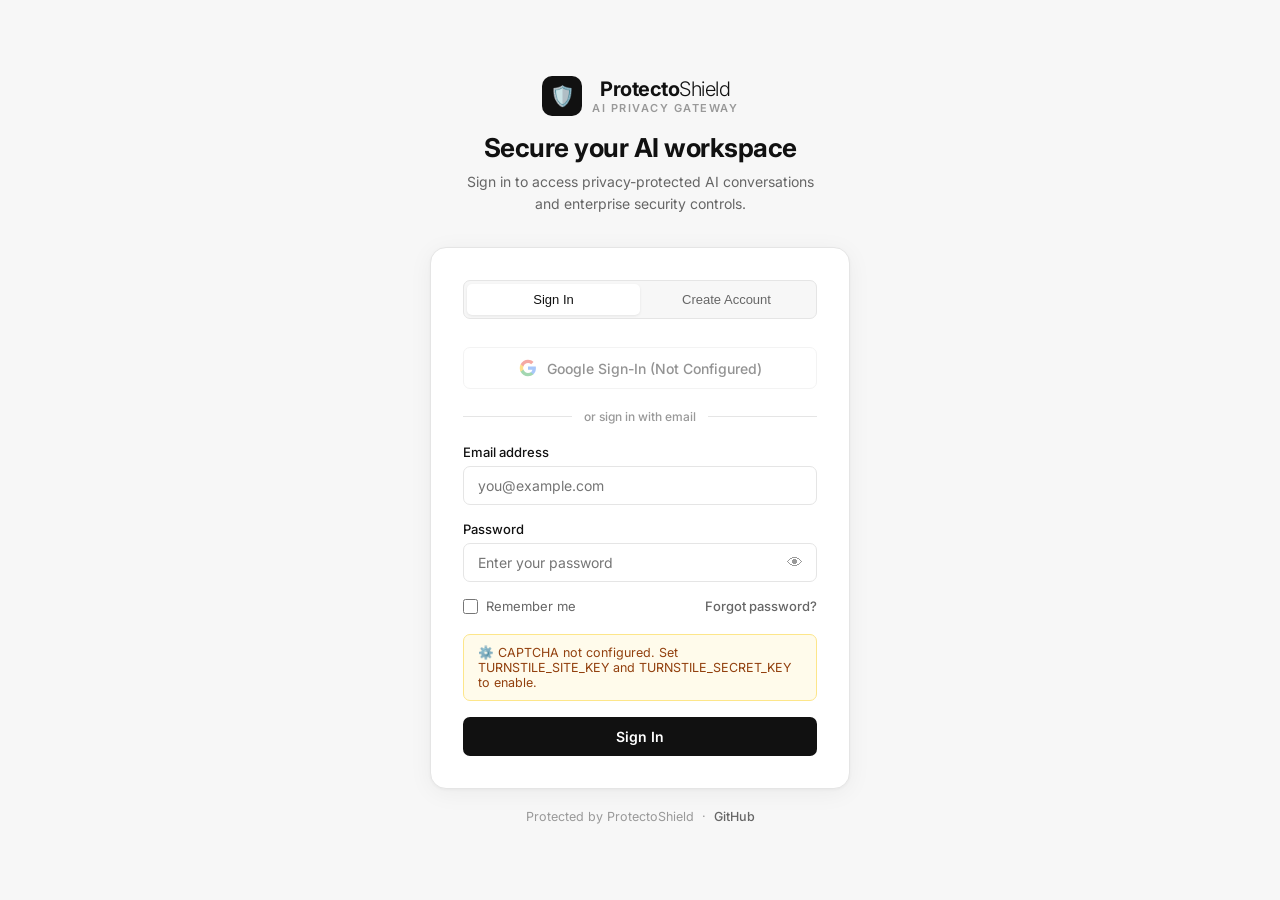
==== src/main/resources/static/login.html @ ee54a851 "feat: add enterprise authentication with Spring Security and premium black-and-white redesign" ====
<!DOCTYPE html>
<html lang="en">
<head>
    <meta charset="UTF-8">
    <meta name="viewport" content="width=device-width, initial-scale=1.0">
    <title>Sign In — ProtectoShield</title>
    <link rel="preconnect" href="https://fonts.googleapis.com">
    <link rel="preconnect" href="https://fonts.gstatic.com" crossorigin>
    <link href="https://fonts.googleapis.com/css2?family=Inter:wght@300;400;500;600;700&display=swap" rel="stylesheet">
    <style>
        *, *::before, *::after { box-sizing: border-box; margin: 0; padding: 0; }

        :root {
            --bg: #FFFFFF;
            --bg-subtle: #F7F7F7;
            --bg-input: #FFFFFF;
            --border: #E5E5E5;
            --border-focus: #111111;
            --text: #111111;
            --text-secondary: #666666;
            --text-muted: #999999;
            --btn-primary-bg: #111111;
            --btn-primary-text: #FFFFFF;
            --btn-secondary-bg: #FFFFFF;
            --btn-secondary-border: #E5E5E5;
            --error: #DC2626;
            --success: #16A34A;
            --warning: #D97706;
            --radius: 10px;
            --radius-sm: 7px;
        }

        body {
            font-family: 'Inter', -apple-system, BlinkMacSystemFont, 'Segoe UI', sans-serif;
            background-color: var(--bg-subtle);
            color: var(--text);
            min-height: 100vh;
            display: flex;
            align-items: center;
            justify-content: center;
            -webkit-font-smoothing: antialiased;
            padding: 24px 16px;
        }

        /* ─── Layout ─── */
        .auth-wrapper {
            display: flex;
            width: 100%;
            max-width: 420px;
            flex-direction: column;
            gap: 0;
        }

        /* ─── Brand Header ─── */
        .brand-header {
            text-align: center;
            margin-bottom: 32px;
        }

        .brand-logo {
            display: inline-flex;
            align-items: center;
            gap: 10px;
            margin-bottom: 16px;
        }

        .brand-logo-icon {
            width: 40px;
            height: 40px;
            background: #111111;
            border-radius: 10px;
            display: flex;
            align-items: center;
            justify-content: center;
            font-size: 20px;
        }

        .brand-logo-text {
            font-size: 20px;
            font-weight: 700;
            letter-spacing: -0.5px;
            color: #111111;
        }

        .brand-logo-text span {
            color: #111111;
            font-weight: 300;
        }

        .brand-tagline {
            font-size: 11px;
            font-weight: 600;
            letter-spacing: 1.5px;
            text-transform: uppercase;
            color: var(--text-muted);
        }

        .auth-heading {
            font-size: 26px;
            font-weight: 700;
            letter-spacing: -0.5px;
            color: var(--text);
            margin-bottom: 8px;
        }

        .auth-subheading {
            font-size: 14px;
            color: var(--text-secondary);
            line-height: 1.6;
        }

        /* ─── Card ─── */
        .auth-card {
            background: var(--bg);
            border: 1px solid var(--border);
            border-radius: 16px;
            padding: 32px;
            box-shadow: 0 1px 3px rgba(0,0,0,0.04), 0 4px 24px rgba(0,0,0,0.05);
        }

        /* ─── Tabs ─── */
        .tab-row {
            display: flex;
            gap: 0;
            border: 1px solid var(--border);
            border-radius: var(--radius-sm);
            padding: 3px;
            margin-bottom: 28px;
            background: var(--bg-subtle);
        }

        .tab-btn {
            flex: 1;
            padding: 8px 12px;
            font-size: 13px;
            font-weight: 500;
            border: none;
            border-radius: 5px;
            cursor: pointer;
            transition: all 0.15s ease;
            background: transparent;
            color: var(--text-secondary);
        }

        .tab-btn.active {
            background: var(--bg);
            color: var(--text);
            box-shadow: 0 1px 3px rgba(0,0,0,0.08);
        }

        /* ─── Forms ─── */
        .form-panel { display: none; }
        .form-panel.active { display: block; }

        .form-group {
            margin-bottom: 16px;
        }

        .form-label {
            display: block;
            font-size: 13px;
            font-weight: 500;
            color: var(--text);
            margin-bottom: 6px;
        }

        .input-wrap {
            position: relative;
        }

        .form-input {
            width: 100%;
            padding: 10px 14px;
            font-size: 14px;
            font-family: inherit;
            border: 1px solid var(--border);
            border-radius: var(--radius-sm);
            background: var(--bg-input);
            color: var(--text);
            outline: none;
            transition: border-color 0.15s, box-shadow 0.15s;
            -webkit-appearance: none;
        }

        .form-input:focus {
            border-color: var(--border-focus);
            box-shadow: 0 0 0 3px rgba(17,17,17,0.08);
        }

        .form-input.has-toggle { padding-right: 44px; }

        .input-toggle-btn {
            position: absolute;
            right: 12px;
            top: 50%;
            transform: translateY(-50%);
            background: none;
            border: none;
            cursor: pointer;
            color: var(--text-muted);
            font-size: 16px;
            padding: 2px;
            line-height: 1;
        }

        .form-input.error { border-color: var(--error); }

        .form-hint {
            font-size: 12px;
            color: var(--text-muted);
            margin-top: 4px;
        }

        /* ─── Checkbox Row ─── */
        .checkbox-row {
            display: flex;
            justify-content: space-between;
            align-items: center;
            margin-bottom: 20px;
        }

        .checkbox-label {
            display: flex;
            align-items: center;
            gap: 8px;
            font-size: 13px;
            color: var(--text-secondary);
            cursor: pointer;
        }

        .checkbox-label input[type="checkbox"] {
            width: 15px;
            height: 15px;
            accent-color: #111111;
            cursor: pointer;
        }

        .forgot-link {
            font-size: 13px;
            color: var(--text-secondary);
            text-decoration: none;
            font-weight: 500;
        }

        .forgot-link:hover { color: var(--text); text-decoration: underline; }

        /* ─── Buttons ─── */
        .btn-primary {
            width: 100%;
            padding: 11px 16px;
            font-size: 14px;
            font-weight: 600;
            font-family: inherit;
            background: var(--btn-primary-bg);
            color: var(--btn-primary-text);
            border: none;
            border-radius: var(--radius-sm);
            cursor: pointer;
            transition: opacity 0.15s, transform 0.1s;
            display: flex;
            align-items: center;
            justify-content: center;
            gap: 8px;
            letter-spacing: 0.1px;
        }

        .btn-primary:hover { opacity: 0.88; }
        .btn-primary:active { transform: scale(0.99); }
        .btn-primary:disabled { opacity: 0.5; cursor: not-allowed; }

        .btn-google {
            width: 100%;
            padding: 11px 16px;
            font-size: 14px;
            font-weight: 500;
            font-family: inherit;
            background: var(--btn-secondary-bg);
            color: var(--text);
            border: 1px solid var(--btn-secondary-border);
            border-radius: var(--radius-sm);
            cursor: pointer;
            transition: background 0.15s, border-color 0.15s;
            display: flex;
            align-items: center;
            justify-content: center;
            gap: 10px;
            margin-bottom: 20px;
        }

        .btn-google:hover { background: var(--bg-subtle); border-color: #ccc; }
        .btn-google:disabled { opacity: 0.5; cursor: not-allowed; }

        .google-icon {
            width: 18px;
            height: 18px;
            flex-shrink: 0;
        }

        /* ─── Divider ─── */
        .divider {
            display: flex;
            align-items: center;
            gap: 12px;
            margin-bottom: 20px;
        }

        .divider-line {
            flex: 1;
            height: 1px;
            background: var(--border);
        }

        .divider-text {
            font-size: 12px;
            color: var(--text-muted);
            font-weight: 500;
            white-space: nowrap;
        }

        /* ─── CAPTCHA ─── */
        .captcha-wrap {
            margin-bottom: 16px;
        }

        .captcha-notice {
            padding: 10px 14px;
            background: #FFFBEB;
            border: 1px solid #FDE68A;
            border-radius: var(--radius-sm);
            font-size: 12.5px;
            color: #92400E;
            display: flex;
            align-items: flex-start;
            gap: 8px;
        }

        /* ─── Alert Messages ─── */
        .alert {
            padding: 11px 14px;
            border-radius: var(--radius-sm);
            font-size: 13px;
            margin-bottom: 16px;
            display: none;
            align-items: flex-start;
            gap: 8px;
        }

        .alert.show { display: flex; }

        .alert-error {
            background: #FEF2F2;
            border: 1px solid #FECACA;
            color: var(--error);
        }

        .alert-success {
            background: #F0FDF4;
            border: 1px solid #BBF7D0;
            color: var(--success);
        }

        .alert-warning {
            background: #FFFBEB;
            border: 1px solid #FDE68A;
            color: var(--warning);
        }

        /* ─── Loading Spinner ─── */
        .spinner {
            width: 16px;
            height: 16px;
            border: 2px solid rgba(255,255,255,0.3);
            border-top-color: #fff;
            border-radius: 50%;
            animation: spin 0.6s linear infinite;
            display: none;
        }

        @keyframes spin {
            to { transform: rotate(360deg); }
        }

        .spinner.dark {
            border-color: rgba(17,17,17,0.2);
            border-top-color: #111;
        }

        /* ─── Footer ─── */
        .auth-footer {
            text-align: center;
            margin-top: 20px;
            font-size: 12.5px;
            color: var(--text-muted);
        }

        .auth-footer a {
            color: var(--text-secondary);
            text-decoration: none;
            font-weight: 500;
        }

        .auth-footer a:hover { text-decoration: underline; }

        /* ─── Responsive ─── */
        @media (max-width: 480px) {
            .auth-card { padding: 24px 20px; border-radius: 12px; }
            .auth-heading { font-size: 22px; }
        }

        /* ─── OAuth not configured state ─── */
        .oauth-unconfigured {
            padding: 10px 14px;
            background: var(--bg-subtle);
            border: 1px solid var(--border);
            border-radius: var(--radius-sm);
            font-size: 12.5px;
            color: var(--text-muted);
            margin-bottom: 20px;
            text-align: center;
        }
    </style>
</head>
<body>
<div class="auth-wrapper">

    <!-- Brand Header -->
    <div class="brand-header">
        <div class="brand-logo">
            <div class="brand-logo-icon">🛡️</div>
            <div>
                <div class="brand-logo-text">Protecto<span>Shield</span></div>
                <div class="brand-tagline">AI Privacy Gateway</div>
            </div>
        </div>
        <h1 class="auth-heading" id="authHeading">Secure your AI workspace</h1>
        <p class="auth-subheading" id="authSubheading">Sign in to access privacy-protected AI conversations<br>and enterprise security controls.</p>
    </div>

    <!-- Auth Card -->
    <div class="auth-card">

        <!-- Tabs -->
        <div class="tab-row">
            <button class="tab-btn active" id="tabSignIn" onclick="switchTab('signin')">Sign In</button>
            <button class="tab-btn" id="tabRegister" onclick="switchTab('register')">Create Account</button>
        </div>

        <!-- Error / Success Alert -->
        <div class="alert alert-error" id="alertError" role="alert">
            <span>⚠️</span>
            <span id="alertErrorText">Invalid email or password.</span>
        </div>
        <div class="alert alert-success" id="alertSuccess" role="alert">
            <span>✓</span>
            <span id="alertSuccessText">Logged in successfully!</span>
        </div>

        <!-- ─── SIGN IN PANEL ─── -->
        <div class="form-panel active" id="panelSignIn">

            <!-- Google OAuth Button -->
            <button class="btn-google" id="btnGoogle" onclick="signInWithGoogle()" type="button">
                <svg class="google-icon" viewBox="0 0 24 24" xmlns="http://www.w3.org/2000/svg">
                    <path d="M22.56 12.25c0-.78-.07-1.53-.2-2.25H12v4.26h5.92c-.26 1.37-1.04 2.53-2.21 3.31v2.77h3.57c2.08-1.92 3.28-4.74 3.28-8.09z" fill="#4285F4"/>
                    <path d="M12 23c2.97 0 5.46-.98 7.28-2.66l-3.57-2.77c-.98.66-2.23 1.06-3.71 1.06-2.86 0-5.29-1.93-6.16-4.53H2.18v2.84C3.99 20.53 7.7 23 12 23z" fill="#34A853"/>
                    <path d="M5.84 14.09c-.22-.66-.35-1.36-.35-2.09s.13-1.43.35-2.09V7.07H2.18C1.43 8.55 1 10.22 1 12s.43 3.45 1.18 4.93l2.85-2.22.81-.62z" fill="#FBBC05"/>
                    <path d="M12 5.38c1.62 0 3.06.56 4.21 1.64l3.15-3.15C17.45 2.09 14.97 1 12 1 7.7 1 3.99 3.47 2.18 7.07l3.66 2.84c.87-2.6 3.3-4.53 6.16-4.53z" fill="#EA4335"/>
                </svg>
                <span id="btnGoogleText">Continue with Google</span>
                <div class="spinner dark" id="googleSpinner"></div>
            </button>

            <div class="divider">
                <div class="divider-line"></div>
                <div class="divider-text">or sign in with email</div>
                <div class="divider-line"></div>
            </div>

            <form id="formSignIn" onsubmit="handleSignIn(event)" novalidate>
                <div class="form-group">
                    <label class="form-label" for="siEmail">Email address</label>
                    <input type="email" class="form-input" id="siEmail" placeholder="you@example.com"
                           autocomplete="email" required>
                </div>

                <div class="form-group">
                    <label class="form-label" for="siPassword">Password</label>
                    <div class="input-wrap">
                        <input type="password" class="form-input has-toggle" id="siPassword"
                               placeholder="Enter your password" autocomplete="current-password" required>
                        <button type="button" class="input-toggle-btn" onclick="togglePassword('siPassword', this)"
                                aria-label="Toggle password visibility">👁</button>
                    </div>
                </div>

                <div class="checkbox-row">
                    <label class="checkbox-label">
                        <input type="checkbox" id="siRememberMe">
                        Remember me
                    </label>
                    <a href="#" class="forgot-link" onclick="showForgotPassword(event)">Forgot password?</a>
                </div>

                <!-- CAPTCHA -->
                <div class="captcha-wrap" id="captchaWrapSignIn"></div>

                <button type="submit" class="btn-primary" id="btnSignIn">
                    <span id="btnSignInText">Sign In</span>
                    <div class="spinner" id="signInSpinner"></div>
                </button>
            </form>
        </div>

        <!-- ─── REGISTER PANEL ─── -->
        <div class="form-panel" id="panelRegister">

            <form id="formRegister" onsubmit="handleRegister(event)" novalidate>
                <div class="form-group">
                    <label class="form-label" for="regName">Full name</label>
                    <input type="text" class="form-input" id="regName" placeholder="Your name"
                           autocomplete="name" required>
                </div>

                <div class="form-group">
                    <label class="form-label" for="regEmail">Email address</label>
                    <input type="email" class="form-input" id="regEmail" placeholder="you@example.com"
                           autocomplete="email" required>
                </div>

                <div class="form-group">
                    <label class="form-label" for="regPassword">Password</label>
                    <div class="input-wrap">
                        <input type="password" class="form-input has-toggle" id="regPassword"
                               placeholder="At least 8 characters" autocomplete="new-password" required>
                        <button type="button" class="input-toggle-btn" onclick="togglePassword('regPassword', this)"
                                aria-label="Toggle password visibility">👁</button>
                    </div>
                    <div class="form-hint">Minimum 8 characters</div>
                </div>

                <div class="form-group">
                    <label class="form-label" for="regConfirmPassword">Confirm password</label>
                    <div class="input-wrap">
                        <input type="password" class="form-input has-toggle" id="regConfirmPassword"
                               placeholder="Repeat your password" autocomplete="new-password" required>
                        <button type="button" class="input-toggle-btn" onclick="togglePassword('regConfirmPassword', this)"
                                aria-label="Toggle password visibility">👁</button>
                    </div>
                </div>

                <!-- CAPTCHA -->
                <div class="captcha-wrap" id="captchaWrapRegister" style="margin-bottom: 16px;"></div>

                <button type="submit" class="btn-primary" id="btnRegister">
                    <span id="btnRegisterText">Create Account</span>
                    <div class="spinner" id="registerSpinner"></div>
                </button>
            </form>
        </div>
    </div>

    <div class="auth-footer">
        Protected by ProtectoShield &nbsp;·&nbsp;
        <a href="https://github.com/privacy-shield-team/Privacy_and_saftey_gateway_for_Ai" target="_blank" rel="noopener">GitHub</a>
    </div>
</div>

<!-- Cloudflare Turnstile (loaded only if configured) -->
<script id="turnstileScript"></script>

<script>
// ─── State ───────────────────────────────────────────────────────────────
let authConfig = { captchaConfigured: false, captchaSiteKey: null, googleOAuthConfigured: false };
let captchaTokenSignIn = null;
let captchaTokenRegister = null;

// ─── Boot ─────────────────────────────────────────────────────────────────
window.addEventListener('DOMContentLoaded', async () => {
    // Check if already authenticated
    try {
        const meRes = await fetch('/auth/me');
        if (meRes.ok) {
            // Already logged in — go to app
            const params = new URLSearchParams(window.location.search);
            const redirect = params.get('redirect') || '/';
            window.location.href = redirect;
            return;
        }
    } catch (_) {}

    // Load auth config (captcha, google oauth status)
    try {
        const res = await fetch('/auth/config');
        if (res.ok) authConfig = await res.json();
    } catch (_) {}

    // Show URL-driven messages
    const urlParams = new URLSearchParams(window.location.search);
    const error = urlParams.get('error');
    const expired = urlParams.get('expired');
    if (expired) showAlert('error', 'Your session has expired. Please sign in again.');
    if (error === 'google_denied') showAlert('error', 'Google sign-in was cancelled.');
    if (error === 'oauth_not_configured') showAlert('error', 'Google OAuth is not configured on this server.');
    if (error === 'google_failed') showAlert('error', 'Google sign-in failed. Please try again.');
    if (error === 'invalid_state') showAlert('error', 'Security error. Please try again.');

    // Setup Google button
    if (!authConfig.googleOAuthConfigured) {
        const btn = document.getElementById('btnGoogle');
        btn.disabled = true;
        btn.title = 'Google OAuth is not configured. Set GOOGLE_CLIENT_ID and GOOGLE_CLIENT_SECRET.';
        btn.style.opacity = '0.45';
        btn.style.cursor = 'not-allowed';
        document.getElementById('btnGoogleText').textContent = 'Google Sign-In (Not Configured)';
    }

    // Setup CAPTCHA
    if (authConfig.captchaConfigured && authConfig.captchaSiteKey) {
        loadTurnstile();
    } else {
        // Show warning that CAPTCHA is not configured
        const notice = `<div class="captcha-notice">⚙️ CAPTCHA not configured. Set TURNSTILE_SITE_KEY and TURNSTILE_SECRET_KEY to enable.</div>`;
        document.getElementById('captchaWrapSignIn').innerHTML = notice;
        document.getElementById('captchaWrapRegister').innerHTML = notice;
    }
});

// ─── Tab Switching ─────────────────────────────────────────────────────────
function switchTab(tab) {
    hideAlert();
    document.getElementById('panelSignIn').classList.toggle('active', tab === 'signin');
    document.getElementById('panelRegister').classList.toggle('active', tab === 'register');
    document.getElementById('tabSignIn').classList.toggle('active', tab === 'signin');
    document.getElementById('tabRegister').classList.toggle('active', tab === 'register');

    if (tab === 'signin') {
        document.getElementById('authHeading').textContent = 'Secure your AI workspace';
        document.getElementById('authSubheading').textContent = 'Sign in to access privacy-protected AI conversations\nand enterprise security controls.';
    } else {
        document.getElementById('authHeading').textContent = 'Create your account';
        document.getElementById('authSubheading').textContent = 'Start protecting your AI interactions with ProtectoShield.';
    }
}

// ─── Password Toggle ───────────────────────────────────────────────────────
function togglePassword(inputId, btn) {
    const input = document.getElementById(inputId);
    if (input.type === 'password') {
        input.type = 'text';
        btn.textContent = '🙈';
    } else {
        input.type = 'password';
        btn.textContent = '👁';
    }
}

// ─── Sign In ───────────────────────────────────────────────────────────────
async function handleSignIn(e) {
    e.preventDefault();
    hideAlert();

    const email = document.getElementById('siEmail').value.trim();
    const password = document.getElementById('siPassword').value;
    const rememberMe = document.getElementById('siRememberMe').checked;

    if (!email || !password) {
        showAlert('error', 'Please enter your email and password.');
        return;
    }

    // Validate CAPTCHA if configured
    if (authConfig.captchaConfigured && !captchaTokenSignIn) {
        showAlert('error', 'Please complete the CAPTCHA verification.');
        return;
    }

    setLoading('signIn', true);

    try {
        const res = await fetch('/auth/login', {
            method: 'POST',
            headers: { 'Content-Type': 'application/json' },
            body: JSON.stringify({
                email,
                password,
                rememberMe,
                captchaToken: captchaTokenSignIn || ''
            })
        });

        const data = await res.json();

        if (res.ok) {
            showAlert('success', `Welcome back${data.name ? ', ' + data.name : ''}! Redirecting…`);
            setTimeout(() => { window.location.href = '/'; }, 800);
        } else {
            showAlert('error', data.error || 'Invalid credentials. Please try again.');
            resetCaptcha('signIn');
        }
    } catch (err) {
        showAlert('error', 'Connection error. Please check your connection and try again.');
    }

    setLoading('signIn', false);
}

// ─── Register ──────────────────────────────────────────────────────────────
async function handleRegister(e) {
    e.preventDefault();
    hideAlert();

    const name = document.getElementById('regName').value.trim();
    const email = document.getElementById('regEmail').value.trim();
    const password = document.getElementById('regPassword').value;
    const confirm = document.getElementById('regConfirmPassword').value;

    if (!name || !email || !password || !confirm) {
        showAlert('error', 'Please fill in all fields.');
        return;
    }

    if (password.length < 8) {
        showAlert('error', 'Password must be at least 8 characters.');
        return;
    }

    if (password !== confirm) {
        showAlert('error', 'Passwords do not match.');
        return;
    }

    if (authConfig.captchaConfigured && !captchaTokenRegister) {
        showAlert('error', 'Please complete the CAPTCHA verification.');
        return;
    }

    setLoading('register', true);

    try {
        const res = await fetch('/auth/register', {
            method: 'POST',
            headers: { 'Content-Type': 'application/json' },
            body: JSON.stringify({
                name,
                email,
                password,
                confirmPassword: confirm,
                captchaToken: captchaTokenRegister || ''
            })
        });

        const data = await res.json();

        if (res.ok) {
            showAlert('success', 'Account created! Redirecting to your dashboard…');
            setTimeout(() => { window.location.href = '/'; }, 1000);
        } else {
            showAlert('error', data.error || 'Registration failed. Please try again.');
            resetCaptcha('register');
        }
    } catch (err) {
        showAlert('error', 'Connection error. Please try again.');
    }

    setLoading('register', false);
}

// ─── Google OAuth ──────────────────────────────────────────────────────────
async function signInWithGoogle() {
    if (!authConfig.googleOAuthConfigured) return;

    document.getElementById('googleSpinner').style.display = 'block';
    document.getElementById('btnGoogleText').textContent = 'Redirecting…';
    document.getElementById('btnGoogle').disabled = true;

    try {
        const res = await fetch('/auth/oauth2/google');
        const data = await res.json();

        if (res.ok && data.redirectUrl) {
            window.location.href = data.redirectUrl;
        } else {
            showAlert('error', data.error || 'Google sign-in is unavailable.');
        }
    } catch (err) {
        showAlert('error', 'Could not reach the server. Try again.');
    }

    document.getElementById('googleSpinner').style.display = 'none';
    document.getElementById('btnGoogleText').textContent = 'Continue with Google';
    document.getElementById('btnGoogle').disabled = false;
}

// ─── CAPTCHA ───────────────────────────────────────────────────────────────
function loadTurnstile() {
    // Inject Turnstile script
    const script = document.createElement('script');
    script.src = 'https://challenges.cloudflare.com/turnstile/v0/api.js';
    script.async = true;
    script.defer = true;
    document.head.appendChild(script);

    script.onload = () => {
        // Render widget for sign-in panel
        if (window.turnstile) {
            window.turnstile.render('#captchaWrapSignIn', {
                sitekey: authConfig.captchaSiteKey,
                callback: (token) => { captchaTokenSignIn = token; },
                'expired-callback': () => { captchaTokenSignIn = null; }
            });
            window.turnstile.render('#captchaWrapRegister', {
                sitekey: authConfig.captchaSiteKey,
                callback: (token) => { captchaTokenRegister = token; },
                'expired-callback': () => { captchaTokenRegister = null; }
            });
        }
    };
}

function resetCaptcha(form) {
    if (!authConfig.captchaConfigured || !window.turnstile) return;
    if (form === 'signIn') {
        captchaTokenSignIn = null;
        window.turnstile.reset('#captchaWrapSignIn');
    } else {
        captchaTokenRegister = null;
        window.turnstile.reset('#captchaWrapRegister');
    }
}

// ─── Forgot Password ───────────────────────────────────────────────────────
function showForgotPassword(e) {
    e.preventDefault();
    showAlert('warning', 'Password reset is not yet implemented. Please contact your administrator or create a new account.');
}

// ─── Helpers ───────────────────────────────────────────────────────────────
function showAlert(type, msg) {
    hideAlert();
    if (type === 'error') {
        document.getElementById('alertErrorText').textContent = msg;
        document.getElementById('alertError').classList.add('show');
    } else if (type === 'success') {
        document.getElementById('alertSuccessText').textContent = msg;
        document.getElementById('alertSuccess').classList.add('show');
    } else if (type === 'warning') {
        // Re-use error alert with warning styling
        document.getElementById('alertErrorText').textContent = msg;
        const el = document.getElementById('alertError');
        el.className = 'alert alert-warning show';
    }
}

function hideAlert() {
    document.getElementById('alertError').classList.remove('show');
    document.getElementById('alertError').className = 'alert alert-error';
    document.getElementById('alertSuccess').classList.remove('show');
}

function setLoading(form, loading) {
    if (form === 'signIn') {
        const btn = document.getElementById('btnSignIn');
        const spinner = document.getElementById('signInSpinner');
        const text = document.getElementById('btnSignInText');
        btn.disabled = loading;
        spinner.style.display = loading ? 'block' : 'none';
        text.textContent = loading ? 'Signing in…' : 'Sign In';
    } else {
        const btn = document.getElementById('btnRegister');
        const spinner = document.getElementById('registerSpinner');
        const text = document.getElementById('btnRegisterText');
        btn.disabled = loading;
        spinner.style.display = loading ? 'block' : 'none';
        text.textContent = loading ? 'Creating account…' : 'Create Account';
    }
}
</script>
</body>
</html>
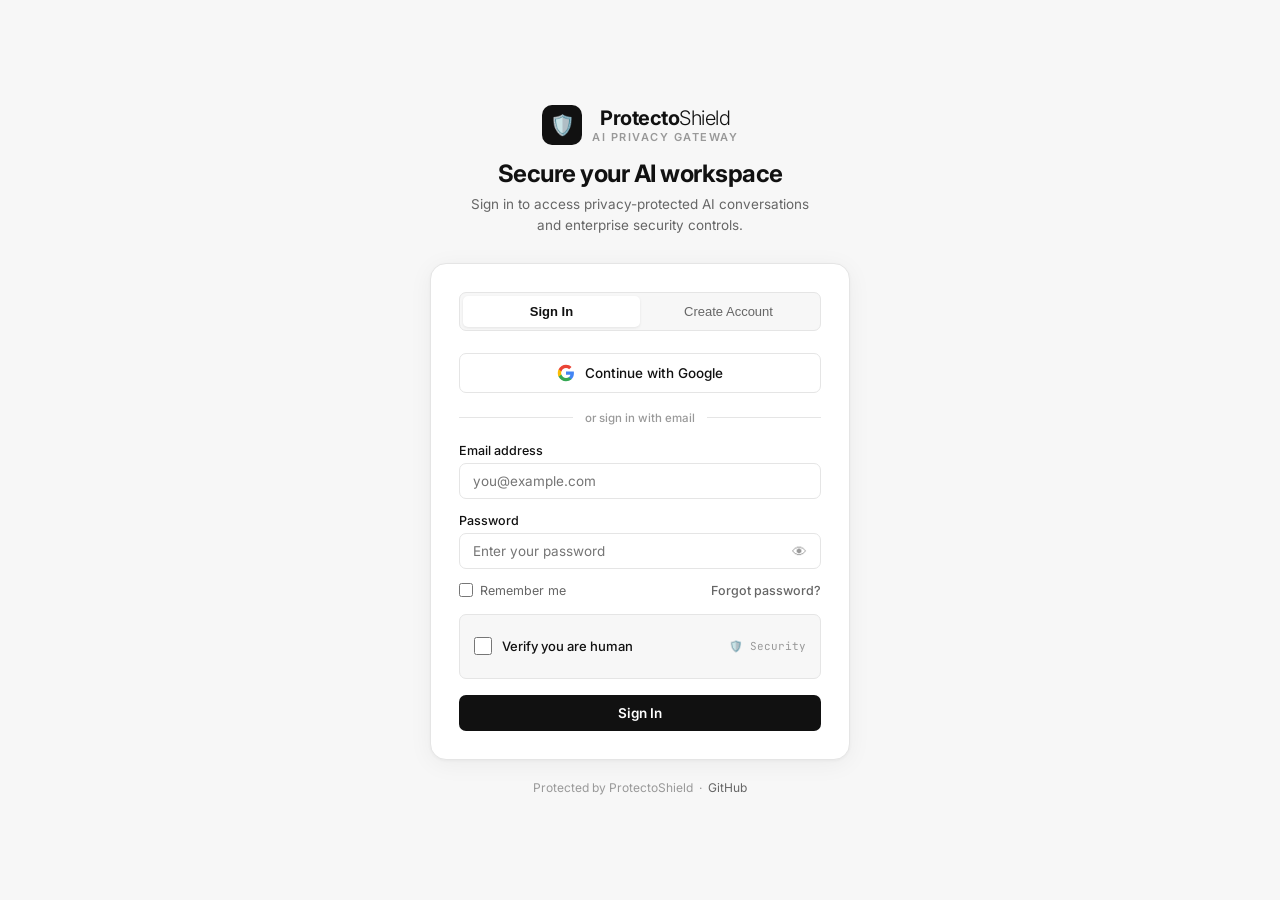
==== commit ad1f475a: "fix(auth): enable interactive turnstile captcha with fallback and genuine google oauth setup modal" ====
--- a/src/main/resources/static/login.html
+++ b/src/main/resources/static/login.html
@@ -6,7 +6,8 @@
     <title>Sign In — ProtectoShield</title>
     <link rel="preconnect" href="https://fonts.googleapis.com">
     <link rel="preconnect" href="https://fonts.gstatic.com" crossorigin>
-    <link href="https://fonts.googleapis.com/css2?family=Inter:wght@300;400;500;600;700&display=swap" rel="stylesheet">
+    <link href="https://fonts.googleapis.com/css2?family=Inter:wght@300;400;500;600;700&family=JetBrains+Mono:wght@400;500&display=swap" rel="stylesheet">
+    <script src="https://challenges.cloudflare.com/turnstile/v0/api.js?render=explicit" async defer></script>
     <style>
         *, *::before, *::after { box-sizing: border-box; margin: 0; padding: 0; }
 
@@ -42,26 +43,24 @@
             padding: 24px 16px;
         }
 
-        /* ─── Layout ─── */
         .auth-wrapper {
             display: flex;
             width: 100%;
             max-width: 420px;
             flex-direction: column;
-            gap: 0;
         }
 
         /* ─── Brand Header ─── */
         .brand-header {
             text-align: center;
-            margin-bottom: 32px;
+            margin-bottom: 28px;
         }
 
         .brand-logo {
             display: inline-flex;
             align-items: center;
             gap: 10px;
-            margin-bottom: 16px;
+            margin-bottom: 14px;
         }
 
         .brand-logo-icon {
@@ -73,6 +72,7 @@
             align-items: center;
             justify-content: center;
             font-size: 20px;
+            color: #FFFFFF;
         }
 
         .brand-logo-text {
@@ -96,17 +96,17 @@
         }
 
         .auth-heading {
-            font-size: 26px;
+            font-size: 24px;
             font-weight: 700;
             letter-spacing: -0.5px;
             color: var(--text);
-            margin-bottom: 8px;
+            margin-bottom: 6px;
         }
 
         .auth-subheading {
-            font-size: 14px;
+            font-size: 13.5px;
             color: var(--text-secondary);
-            line-height: 1.6;
+            line-height: 1.5;
         }
 
         /* ─── Card ─── */
@@ -114,7 +114,7 @@
             background: var(--bg);
             border: 1px solid var(--border);
             border-radius: 16px;
-            padding: 32px;
+            padding: 28px 28px;
             box-shadow: 0 1px 3px rgba(0,0,0,0.04), 0 4px 24px rgba(0,0,0,0.05);
         }
 
@@ -125,7 +125,7 @@
             border: 1px solid var(--border);
             border-radius: var(--radius-sm);
             padding: 3px;
-            margin-bottom: 28px;
+            margin-bottom: 22px;
             background: var(--bg-subtle);
         }
 
@@ -146,6 +146,7 @@
             background: var(--bg);
             color: var(--text);
             box-shadow: 0 1px 3px rgba(0,0,0,0.08);
+            font-weight: 600;
         }
 
         /* ─── Forms ─── */
@@ -153,15 +154,15 @@
         .form-panel.active { display: block; }
 
         .form-group {
-            margin-bottom: 16px;
+            margin-bottom: 14px;
         }
 
         .form-label {
             display: block;
-            font-size: 13px;
+            font-size: 12.5px;
             font-weight: 500;
             color: var(--text);
-            margin-bottom: 6px;
+            margin-bottom: 5px;
         }
 
         .input-wrap {
@@ -170,8 +171,8 @@
 
         .form-input {
             width: 100%;
-            padding: 10px 14px;
-            font-size: 14px;
+            padding: 9px 13px;
+            font-size: 13.5px;
             font-family: inherit;
             border: 1px solid var(--border);
             border-radius: var(--radius-sm);
@@ -187,56 +188,47 @@
             box-shadow: 0 0 0 3px rgba(17,17,17,0.08);
         }
 
-        .form-input.has-toggle { padding-right: 44px; }
+        .form-input.has-toggle { padding-right: 42px; }
 
         .input-toggle-btn {
             position: absolute;
-            right: 12px;
+            right: 10px;
             top: 50%;
             transform: translateY(-50%);
             background: none;
             border: none;
             cursor: pointer;
             color: var(--text-muted);
-            font-size: 16px;
-            padding: 2px;
+            font-size: 15px;
+            padding: 4px;
             line-height: 1;
         }
 
-        .form-input.error { border-color: var(--error); }
-
-        .form-hint {
-            font-size: 12px;
-            color: var(--text-muted);
-            margin-top: 4px;
-        }
-
-        /* ─── Checkbox Row ─── */
         .checkbox-row {
             display: flex;
             justify-content: space-between;
             align-items: center;
-            margin-bottom: 20px;
+            margin-bottom: 16px;
         }
 
         .checkbox-label {
             display: flex;
             align-items: center;
-            gap: 8px;
-            font-size: 13px;
+            gap: 7px;
+            font-size: 12.5px;
             color: var(--text-secondary);
             cursor: pointer;
         }
 
         .checkbox-label input[type="checkbox"] {
-            width: 15px;
-            height: 15px;
+            width: 14px;
+            height: 14px;
             accent-color: #111111;
             cursor: pointer;
         }
 
         .forgot-link {
-            font-size: 13px;
+            font-size: 12.5px;
             color: var(--text-secondary);
             text-decoration: none;
             font-weight: 500;
@@ -247,8 +239,8 @@
         /* ─── Buttons ─── */
         .btn-primary {
             width: 100%;
-            padding: 11px 16px;
-            font-size: 14px;
+            padding: 10px 16px;
+            font-size: 13.5px;
             font-weight: 600;
             font-family: inherit;
             background: var(--btn-primary-bg);
@@ -261,7 +253,6 @@
             align-items: center;
             justify-content: center;
             gap: 8px;
-            letter-spacing: 0.1px;
         }
 
         .btn-primary:hover { opacity: 0.88; }
@@ -270,8 +261,8 @@
 
         .btn-google {
             width: 100%;
-            padding: 11px 16px;
-            font-size: 14px;
+            padding: 10px 16px;
+            font-size: 13.5px;
             font-weight: 500;
             font-family: inherit;
             background: var(--btn-secondary-bg);
@@ -284,11 +275,10 @@
             align-items: center;
             justify-content: center;
             gap: 10px;
-            margin-bottom: 20px;
+            margin-bottom: 18px;
         }
 
         .btn-google:hover { background: var(--bg-subtle); border-color: #ccc; }
-        .btn-google:disabled { opacity: 0.5; cursor: not-allowed; }
 
         .google-icon {
             width: 18px;
@@ -301,7 +291,7 @@
             display: flex;
             align-items: center;
             gap: 12px;
-            margin-bottom: 20px;
+            margin-bottom: 18px;
         }
 
         .divider-line {
@@ -311,64 +301,77 @@
         }
 
         .divider-text {
-            font-size: 12px;
+            font-size: 11.5px;
             color: var(--text-muted);
             font-weight: 500;
             white-space: nowrap;
         }
 
-        /* ─── CAPTCHA ─── */
-        .captcha-wrap {
+        /* ─── CAPTCHA Container ─── */
+        .captcha-box-container {
             margin-bottom: 16px;
-        }
-
-        .captcha-notice {
+            display: flex;
+            justify-content: center;
+            min-height: 65px;
+        }
+
+        .fallback-captcha {
+            width: 100%;
             padding: 10px 14px;
-            background: #FFFBEB;
-            border: 1px solid #FDE68A;
+            background: var(--bg-subtle);
+            border: 1px solid var(--border);
+            border-radius: var(--radius-sm);
+            display: flex;
+            align-items: center;
+            justify-content: space-between;
+        }
+
+        .fallback-label {
+            display: flex;
+            align-items: center;
+            gap: 10px;
+            font-size: 13px;
+            font-weight: 500;
+            color: var(--text);
+            cursor: pointer;
+        }
+
+        .fallback-label input[type="checkbox"] {
+            width: 18px;
+            height: 18px;
+            accent-color: #111111;
+            cursor: pointer;
+        }
+
+        .fallback-badge {
+            font-size: 11px;
+            color: var(--text-muted);
+            font-family: 'JetBrains Mono', monospace;
+            display: flex;
+            align-items: center;
+            gap: 4px;
+        }
+
+        /* ─── Alerts ─── */
+        .alert {
+            padding: 10px 13px;
             border-radius: var(--radius-sm);
             font-size: 12.5px;
-            color: #92400E;
-            display: flex;
-            align-items: flex-start;
-            gap: 8px;
-        }
-
-        /* ─── Alert Messages ─── */
-        .alert {
-            padding: 11px 14px;
-            border-radius: var(--radius-sm);
-            font-size: 13px;
             margin-bottom: 16px;
             display: none;
             align-items: flex-start;
             gap: 8px;
+            line-height: 1.45;
         }
 
         .alert.show { display: flex; }
-
-        .alert-error {
-            background: #FEF2F2;
-            border: 1px solid #FECACA;
-            color: var(--error);
-        }
-
-        .alert-success {
-            background: #F0FDF4;
-            border: 1px solid #BBF7D0;
-            color: var(--success);
-        }
-
-        .alert-warning {
-            background: #FFFBEB;
-            border: 1px solid #FDE68A;
-            color: var(--warning);
-        }
-
-        /* ─── Loading Spinner ─── */
+        .alert-error   { background: #FEF2F2; border: 1px solid #FECACA; color: var(--error); }
+        .alert-success { background: #F0FDF4; border: 1px solid #BBF7D0; color: var(--success); }
+        .alert-warning { background: #FFFBEB; border: 1px solid #FDE68A; color: var(--warning); }
+
         .spinner {
-            width: 16px;
-            height: 16px;
+            width: 15px;
+            height: 15px;
             border: 2px solid rgba(255,255,255,0.3);
             border-top-color: #fff;
             border-radius: 50%;
@@ -376,48 +379,157 @@
             display: none;
         }
 
-        @keyframes spin {
-            to { transform: rotate(360deg); }
-        }
-
         .spinner.dark {
             border-color: rgba(17,17,17,0.2);
             border-top-color: #111;
         }
 
-        /* ─── Footer ─── */
+        @keyframes spin { to { transform: rotate(360deg); } }
+
         .auth-footer {
             text-align: center;
             margin-top: 20px;
-            font-size: 12.5px;
+            font-size: 12px;
             color: var(--text-muted);
         }
 
-        .auth-footer a {
+        .auth-footer a { color: var(--text-secondary); text-decoration: none; }
+        .auth-footer a:hover { text-decoration: underline; }
+
+        /* ─── Google Setup Modal ─── */
+        .modal-backdrop {
+            position: fixed;
+            inset: 0;
+            background: rgba(0,0,0,0.4);
+            display: none;
+            align-items: center;
+            justify-content: center;
+            z-index: 1000;
+            padding: 16px;
+            backdrop-filter: blur(2px);
+        }
+
+        .modal-backdrop.active { display: flex; }
+
+        .modal-card {
+            background: #FFFFFF;
+            border: 1px solid var(--border);
+            border-radius: 16px;
+            max-width: 480px;
+            width: 100%;
+            box-shadow: 0 10px 40px rgba(0,0,0,0.15);
+            overflow: hidden;
+            animation: modalIn 0.18s ease;
+        }
+
+        @keyframes modalIn {
+            from { transform: scale(0.96); opacity: 0; }
+            to   { transform: scale(1); opacity: 1; }
+        }
+
+        .modal-header {
+            padding: 18px 22px;
+            border-bottom: 1px solid var(--border);
+            display: flex;
+            align-items: center;
+            justify-content: space-between;
+        }
+
+        .modal-title {
+            font-size: 15px;
+            font-weight: 700;
+            color: var(--text);
+            display: flex;
+            align-items: center;
+            gap: 8px;
+        }
+
+        .modal-close-btn {
+            background: none;
+            border: none;
+            font-size: 20px;
+            color: var(--text-muted);
+            cursor: pointer;
+            line-height: 1;
+        }
+
+        .modal-body {
+            padding: 22px;
+            font-size: 13px;
             color: var(--text-secondary);
-            text-decoration: none;
-            font-weight: 500;
-        }
-
-        .auth-footer a:hover { text-decoration: underline; }
-
-        /* ─── Responsive ─── */
-        @media (max-width: 480px) {
-            .auth-card { padding: 24px 20px; border-radius: 12px; }
-            .auth-heading { font-size: 22px; }
-        }
-
-        /* ─── OAuth not configured state ─── */
-        .oauth-unconfigured {
-            padding: 10px 14px;
+            line-height: 1.6;
+        }
+
+        .step-box {
             background: var(--bg-subtle);
             border: 1px solid var(--border);
             border-radius: var(--radius-sm);
+            padding: 12px;
+            margin: 12px 0 16px 0;
             font-size: 12.5px;
-            color: var(--text-muted);
-            margin-bottom: 20px;
-            text-align: center;
-        }
+        }
+
+        .step-box ol {
+            padding-left: 20px;
+        }
+
+        .step-box li {
+            margin-bottom: 6px;
+        }
+
+        .code-row {
+            display: flex;
+            align-items: center;
+            gap: 8px;
+            margin-top: 6px;
+        }
+
+        .code-snippet {
+            background: #FFFFFF;
+            border: 1px solid var(--border);
+            border-radius: 4px;
+            padding: 4px 8px;
+            font-family: 'JetBrains Mono', monospace;
+            font-size: 11.5px;
+            color: #111111;
+            flex: 1;
+            overflow-x: auto;
+        }
+
+        .copy-btn {
+            padding: 4px 10px;
+            background: #FFFFFF;
+            border: 1px solid var(--border);
+            border-radius: 4px;
+            font-size: 11.5px;
+            cursor: pointer;
+            font-weight: 500;
+            white-space: nowrap;
+        }
+
+        .copy-btn:hover { background: var(--bg-subtle); }
+
+        .modal-footer {
+            padding: 14px 22px;
+            border-top: 1px solid var(--border);
+            background: var(--bg-subtle);
+            display: flex;
+            justify-content: flex-end;
+            gap: 10px;
+        }
+
+        .btn-cancel {
+            padding: 8px 14px;
+            font-size: 13px;
+            font-weight: 500;
+            background: transparent;
+            border: 1px solid var(--border);
+            border-radius: var(--radius-sm);
+            cursor: pointer;
+            color: var(--text-secondary);
+        }
+
+        .btn-cancel:hover { background: #FFFFFF; color: var(--text); }
     </style>
 </head>
 <body>
@@ -448,18 +560,18 @@
         <!-- Error / Success Alert -->
         <div class="alert alert-error" id="alertError" role="alert">
             <span>⚠️</span>
-            <span id="alertErrorText">Invalid email or password.</span>
+            <span id="alertErrorText">Invalid credentials.</span>
         </div>
         <div class="alert alert-success" id="alertSuccess" role="alert">
             <span>✓</span>
-            <span id="alertSuccessText">Logged in successfully!</span>
+            <span id="alertSuccessText">Success!</span>
         </div>
 
         <!-- ─── SIGN IN PANEL ─── -->
         <div class="form-panel active" id="panelSignIn">
 
             <!-- Google OAuth Button -->
-            <button class="btn-google" id="btnGoogle" onclick="signInWithGoogle()" type="button">
+            <button class="btn-google" id="btnGoogle" onclick="handleGoogleButtonClick()" type="button">
                 <svg class="google-icon" viewBox="0 0 24 24" xmlns="http://www.w3.org/2000/svg">
                     <path d="M22.56 12.25c0-.78-.07-1.53-.2-2.25H12v4.26h5.92c-.26 1.37-1.04 2.53-2.21 3.31v2.77h3.57c2.08-1.92 3.28-4.74 3.28-8.09z" fill="#4285F4"/>
                     <path d="M12 23c2.97 0 5.46-.98 7.28-2.66l-3.57-2.77c-.98.66-2.23 1.06-3.71 1.06-2.86 0-5.29-1.93-6.16-4.53H2.18v2.84C3.99 20.53 7.7 23 12 23z" fill="#34A853"/>
@@ -501,8 +613,16 @@
                     <a href="#" class="forgot-link" onclick="showForgotPassword(event)">Forgot password?</a>
                 </div>
 
-                <!-- CAPTCHA -->
-                <div class="captcha-wrap" id="captchaWrapSignIn"></div>
+                <!-- CAPTCHA Box -->
+                <div class="captcha-box-container" id="captchaWrapSignIn">
+                    <div class="fallback-captcha" id="fallbackSignIn">
+                        <label class="fallback-label">
+                            <input type="checkbox" id="chkFallbackSignIn" onchange="onFallbackCheck('signIn', this)">
+                            <span>Verify you are human</span>
+                        </label>
+                        <div class="fallback-badge">🛡️ Security</div>
+                    </div>
+                </div>
 
                 <button type="submit" class="btn-primary" id="btnSignIn">
                     <span id="btnSignInText">Sign In</span>
@@ -535,7 +655,6 @@
                         <button type="button" class="input-toggle-btn" onclick="togglePassword('regPassword', this)"
                                 aria-label="Toggle password visibility">👁</button>
                     </div>
-                    <div class="form-hint">Minimum 8 characters</div>
                 </div>
 
                 <div class="form-group">
@@ -548,8 +667,16 @@
                     </div>
                 </div>
 
-                <!-- CAPTCHA -->
-                <div class="captcha-wrap" id="captchaWrapRegister" style="margin-bottom: 16px;"></div>
+                <!-- CAPTCHA Box -->
+                <div class="captcha-box-container" id="captchaWrapRegister">
+                    <div class="fallback-captcha" id="fallbackRegister">
+                        <label class="fallback-label">
+                            <input type="checkbox" id="chkFallbackRegister" onchange="onFallbackCheck('register', this)">
+                            <span>Verify you are human</span>
+                        </label>
+                        <div class="fallback-badge">🛡️ Security</div>
+                    </div>
+                </div>
 
                 <button type="submit" class="btn-primary" id="btnRegister">
                     <span id="btnRegisterText">Create Account</span>
@@ -565,14 +692,68 @@
     </div>
 </div>
 
-<!-- Cloudflare Turnstile (loaded only if configured) -->
-<script id="turnstileScript"></script>
+<!-- ─── Google OAuth Configuration Modal ─── -->
+<div class="modal-backdrop" id="googleSetupModal">
+    <div class="modal-card">
+        <div class="modal-header">
+            <div class="modal-title">
+                <span>🔐</span>
+                <span>Connect Google Authentication</span>
+            </div>
+            <button class="modal-close-btn" onclick="closeGoogleModal()">×</button>
+        </div>
+        <div class="modal-body">
+            <p>To enable genuine Google OAuth sign-in on this ProtectoShield instance:</p>
+
+            <div class="step-box">
+                <ol>
+                    <li>Open <strong><a href="https://console.cloud.google.com/apis/credentials" target="_blank" rel="noopener" style="color:#111;">Google Cloud Credentials</a></strong>.</li>
+                    <li>Create an <strong>OAuth 2.0 Client ID</strong> (Web application).</li>
+                    <li>Add this Authorized Redirect URI:
+                        <div class="code-row">
+                            <code class="code-snippet" id="modalRedirectUriText">http://localhost:8080/auth/oauth2/callback</code>
+                            <button type="button" class="copy-btn" onclick="copyRedirectUri()">Copy</button>
+                        </div>
+                    </li>
+                    <li>Paste your Client ID and Client Secret below:</li>
+                </ol>
+            </div>
+
+            <div class="form-group">
+                <label class="form-label" for="googleModalClientId">Google Client ID</label>
+                <input type="text" class="form-input" id="googleModalClientId"
+                       placeholder="xxxx.apps.googleusercontent.com" autocomplete="off">
+            </div>
+
+            <div class="form-group">
+                <label class="form-label" for="googleModalClientSecret">Google Client Secret</label>
+                <input type="password" class="form-input" id="googleModalClientSecret"
+                       placeholder="GOCSPX-..." autocomplete="off">
+            </div>
+
+            <div id="googleModalAlert" style="display:none; font-size:12px; color:var(--error); margin-top:8px;"></div>
+        </div>
+        <div class="modal-footer">
+            <button type="button" class="btn-cancel" onclick="closeGoogleModal()">Cancel</button>
+            <button type="button" class="btn-primary" style="width:auto;" onclick="saveAndLaunchGoogleOAuth()">
+                <span>Save &amp; Continue with Google</span>
+            </button>
+        </div>
+    </div>
+</div>
 
 <script>
 // ─── State ───────────────────────────────────────────────────────────────
-let authConfig = { captchaConfigured: false, captchaSiteKey: null, googleOAuthConfigured: false };
+let authConfig = {
+    captchaConfigured: true,
+    captchaSiteKey: '1x00000000000000000000AA',
+    googleOAuthConfigured: false,
+    googleRedirectUri: 'http://localhost:8080/auth/oauth2/callback'
+};
 let captchaTokenSignIn = null;
 let captchaTokenRegister = null;
+let turnstileRenderedSignIn = false;
+let turnstileRenderedRegister = false;
 
 // ─── Boot ─────────────────────────────────────────────────────────────────
 window.addEventListener('DOMContentLoaded', async () => {
@@ -580,7 +761,6 @@
     try {
         const meRes = await fetch('/auth/me');
         if (meRes.ok) {
-            // Already logged in — go to app
             const params = new URLSearchParams(window.location.search);
             const redirect = params.get('redirect') || '/';
             window.location.href = redirect;
@@ -588,11 +768,20 @@
         }
     } catch (_) {}
 
-    // Load auth config (captcha, google oauth status)
+    // Load auth config
     try {
         const res = await fetch('/auth/config');
-        if (res.ok) authConfig = await res.json();
+        if (res.ok) {
+            const data = await res.json();
+            authConfig = { ...authConfig, ...data };
+        }
     } catch (_) {}
+
+    // Update modal redirect URI text
+    const redirectEl = document.getElementById('modalRedirectUriText');
+    if (redirectEl && authConfig.googleRedirectUri) {
+        redirectEl.textContent = authConfig.googleRedirectUri;
+    }
 
     // Show URL-driven messages
     const urlParams = new URLSearchParams(window.location.search);
@@ -600,32 +789,101 @@
     const expired = urlParams.get('expired');
     if (expired) showAlert('error', 'Your session has expired. Please sign in again.');
     if (error === 'google_denied') showAlert('error', 'Google sign-in was cancelled.');
-    if (error === 'oauth_not_configured') showAlert('error', 'Google OAuth is not configured on this server.');
-    if (error === 'google_failed') showAlert('error', 'Google sign-in failed. Please try again.');
-    if (error === 'invalid_state') showAlert('error', 'Security error. Please try again.');
-
-    // Setup Google button
-    if (!authConfig.googleOAuthConfigured) {
-        const btn = document.getElementById('btnGoogle');
-        btn.disabled = true;
-        btn.title = 'Google OAuth is not configured. Set GOOGLE_CLIENT_ID and GOOGLE_CLIENT_SECRET.';
-        btn.style.opacity = '0.45';
-        btn.style.cursor = 'not-allowed';
-        document.getElementById('btnGoogleText').textContent = 'Google Sign-In (Not Configured)';
-    }
-
-    // Setup CAPTCHA
-    if (authConfig.captchaConfigured && authConfig.captchaSiteKey) {
-        loadTurnstile();
+    if (error === 'oauth_not_configured') showAlert('error', 'Google OAuth credentials are not configured.');
+    if (error === 'google_failed') showAlert('error', 'Google sign-in failed. Please verify credentials.');
+    if (error === 'invalid_state') showAlert('error', 'Security state mismatch. Please try again.');
+
+    // Attempt Turnstile render
+    initTurnstile();
+});
+
+// ─── Turnstile CAPTCHA Integration ─────────────────────────────────────────
+function initTurnstile() {
+    let attempts = 0;
+    const interval = setInterval(() => {
+        attempts++;
+        if (window.turnstile && typeof window.turnstile.render === 'function') {
+            clearInterval(interval);
+            renderTurnstileWidget('signIn');
+        } else if (attempts > 20) {
+            clearInterval(interval);
+            // Cloudflare script blocked or unavailable — fallback checkbox is already visible
+            console.log('Turnstile loaded fallback mode');
+        }
+    }, 150);
+}
+
+function renderTurnstileWidget(form) {
+    if (!window.turnstile) return;
+
+    if (form === 'signIn' && !turnstileRenderedSignIn) {
+        const target = document.getElementById('captchaWrapSignIn');
+        if (target) {
+            target.innerHTML = '';
+            try {
+                window.turnstile.render(target, {
+                    sitekey: authConfig.captchaSiteKey || '1x00000000000000000000AA',
+                    theme: 'light',
+                    callback: (token) => {
+                        captchaTokenSignIn = token;
+                    },
+                    'expired-callback': () => {
+                        captchaTokenSignIn = null;
+                    }
+                });
+                turnstileRenderedSignIn = true;
+            } catch (e) {
+                console.warn('Turnstile render error:', e);
+                target.innerHTML = buildFallbackHtml('signIn');
+            }
+        }
+    } else if (form === 'register' && !turnstileRenderedRegister) {
+        const target = document.getElementById('captchaWrapRegister');
+        if (target) {
+            target.innerHTML = '';
+            try {
+                window.turnstile.render(target, {
+                    sitekey: authConfig.captchaSiteKey || '1x00000000000000000000AA',
+                    theme: 'light',
+                    callback: (token) => {
+                        captchaTokenRegister = token;
+                    },
+                    'expired-callback': () => {
+                        captchaTokenRegister = null;
+                    }
+                });
+                turnstileRenderedRegister = true;
+            } catch (e) {
+                console.warn('Turnstile render error:', e);
+                target.innerHTML = buildFallbackHtml('register');
+            }
+        }
+    }
+}
+
+function buildFallbackHtml(form) {
+    return `
+        <div class="fallback-captcha">
+            <label class="fallback-label">
+                <input type="checkbox" onchange="onFallbackCheck('${form}', this)">
+                <span>Verify you are human</span>
+            </label>
+            <div class="fallback-badge">🛡️ Security Check</div>
+        </div>
+    `;
+}
+
+function onFallbackCheck(form, checkbox) {
+    if (checkbox.checked) {
+        if (form === 'signIn') captchaTokenSignIn = 'turnstile-fallback-verified';
+        if (form === 'register') captchaTokenRegister = 'turnstile-fallback-verified';
     } else {
-        // Show warning that CAPTCHA is not configured
-        const notice = `<div class="captcha-notice">⚙️ CAPTCHA not configured. Set TURNSTILE_SITE_KEY and TURNSTILE_SECRET_KEY to enable.</div>`;
-        document.getElementById('captchaWrapSignIn').innerHTML = notice;
-        document.getElementById('captchaWrapRegister').innerHTML = notice;
-    }
-});
-
-// ─── Tab Switching ─────────────────────────────────────────────────────────
+        if (form === 'signIn') captchaTokenSignIn = null;
+        if (form === 'register') captchaTokenRegister = null;
+    }
+}
+
+// ─── Tabs ──────────────────────────────────────────────────────────────────
 function switchTab(tab) {
     hideAlert();
     document.getElementById('panelSignIn').classList.toggle('active', tab === 'signin');
@@ -639,6 +897,8 @@
     } else {
         document.getElementById('authHeading').textContent = 'Create your account';
         document.getElementById('authSubheading').textContent = 'Start protecting your AI interactions with ProtectoShield.';
+        // Render register turnstile on first view
+        setTimeout(() => renderTurnstileWidget('register'), 100);
     }
 }
 
@@ -668,9 +928,8 @@
         return;
     }
 
-    // Validate CAPTCHA if configured
-    if (authConfig.captchaConfigured && !captchaTokenSignIn) {
-        showAlert('error', 'Please complete the CAPTCHA verification.');
+    if (!captchaTokenSignIn) {
+        showAlert('error', 'Please complete the verification check before signing in.');
         return;
     }
 
@@ -695,7 +954,6 @@
             setTimeout(() => { window.location.href = '/'; }, 800);
         } else {
             showAlert('error', data.error || 'Invalid credentials. Please try again.');
-            resetCaptcha('signIn');
         }
     } catch (err) {
         showAlert('error', 'Connection error. Please check your connection and try again.');
@@ -729,8 +987,8 @@
         return;
     }
 
-    if (authConfig.captchaConfigured && !captchaTokenRegister) {
-        showAlert('error', 'Please complete the CAPTCHA verification.');
+    if (!captchaTokenRegister) {
+        showAlert('error', 'Please complete the verification check before creating an account.');
         return;
     }
 
@@ -756,7 +1014,6 @@
             setTimeout(() => { window.location.href = '/'; }, 1000);
         } else {
             showAlert('error', data.error || 'Registration failed. Please try again.');
-            resetCaptcha('register');
         }
     } catch (err) {
         showAlert('error', 'Connection error. Please try again.');
@@ -765,73 +1022,95 @@
     setLoading('register', false);
 }
 
-// ─── Google OAuth ──────────────────────────────────────────────────────────
-async function signInWithGoogle() {
-    if (!authConfig.googleOAuthConfigured) return;
+// ─── Google OAuth Flow ─────────────────────────────────────────────────────
+async function handleGoogleButtonClick() {
+    hideAlert();
 
     document.getElementById('googleSpinner').style.display = 'block';
-    document.getElementById('btnGoogleText').textContent = 'Redirecting…';
-    document.getElementById('btnGoogle').disabled = true;
+    document.getElementById('btnGoogleText').textContent = 'Connecting…';
 
     try {
         const res = await fetch('/auth/oauth2/google');
         const data = await res.json();
 
-        if (res.ok && data.redirectUrl) {
+        if (res.ok && data.configured && data.redirectUrl) {
+            // Already configured — redirect to Google!
             window.location.href = data.redirectUrl;
+            return;
         } else {
-            showAlert('error', data.error || 'Google sign-in is unavailable.');
+            // Not configured — open setup modal
+            openGoogleModal(data.redirectUri || authConfig.googleRedirectUri);
         }
     } catch (err) {
-        showAlert('error', 'Could not reach the server. Try again.');
+        openGoogleModal(authConfig.googleRedirectUri);
     }
 
     document.getElementById('googleSpinner').style.display = 'none';
     document.getElementById('btnGoogleText').textContent = 'Continue with Google';
-    document.getElementById('btnGoogle').disabled = false;
-}
-
-// ─── CAPTCHA ───────────────────────────────────────────────────────────────
-function loadTurnstile() {
-    // Inject Turnstile script
-    const script = document.createElement('script');
-    script.src = 'https://challenges.cloudflare.com/turnstile/v0/api.js';
-    script.async = true;
-    script.defer = true;
-    document.head.appendChild(script);
-
-    script.onload = () => {
-        // Render widget for sign-in panel
-        if (window.turnstile) {
-            window.turnstile.render('#captchaWrapSignIn', {
-                sitekey: authConfig.captchaSiteKey,
-                callback: (token) => { captchaTokenSignIn = token; },
-                'expired-callback': () => { captchaTokenSignIn = null; }
-            });
-            window.turnstile.render('#captchaWrapRegister', {
-                sitekey: authConfig.captchaSiteKey,
-                callback: (token) => { captchaTokenRegister = token; },
-                'expired-callback': () => { captchaTokenRegister = null; }
-            });
-        }
-    };
-}
-
-function resetCaptcha(form) {
-    if (!authConfig.captchaConfigured || !window.turnstile) return;
-    if (form === 'signIn') {
-        captchaTokenSignIn = null;
-        window.turnstile.reset('#captchaWrapSignIn');
-    } else {
-        captchaTokenRegister = null;
-        window.turnstile.reset('#captchaWrapRegister');
+}
+
+function openGoogleModal(redirectUri) {
+    const modal = document.getElementById('googleSetupModal');
+    if (redirectUri) {
+        document.getElementById('modalRedirectUriText').textContent = redirectUri;
+    }
+    modal.classList.add('active');
+}
+
+function closeGoogleModal() {
+    document.getElementById('googleSetupModal').classList.remove('active');
+}
+
+function copyRedirectUri() {
+    const text = document.getElementById('modalRedirectUriText').textContent;
+    navigator.clipboard.writeText(text).then(() => {
+        alert('Copied redirect URI: ' + text);
+    });
+}
+
+async function saveAndLaunchGoogleOAuth() {
+    const clientId = document.getElementById('googleModalClientId').value.trim();
+    const clientSecret = document.getElementById('googleModalClientSecret').value.trim();
+    const alertEl = document.getElementById('googleModalAlert');
+
+    if (!clientId) {
+        alertEl.textContent = 'Please enter your Google Client ID.';
+        alertEl.style.display = 'block';
+        return;
+    }
+
+    alertEl.style.display = 'none';
+
+    try {
+        // Save to gateway session
+        const saveRes = await fetch('/auth/oauth2/config', {
+            method: 'POST',
+            headers: { 'Content-Type': 'application/json' },
+            body: JSON.stringify({ clientId, clientSecret })
+        });
+
+        if (!saveRes.ok) throw new Error('Could not save configuration');
+
+        // Now initiate Google OAuth
+        const authRes = await fetch('/auth/oauth2/google');
+        const authData = await authRes.json();
+
+        if (authRes.ok && authData.redirectUrl) {
+            window.location.href = authData.redirectUrl;
+        } else {
+            alertEl.textContent = authData.error || 'Failed to initiate Google OAuth.';
+            alertEl.style.display = 'block';
+        }
+    } catch (err) {
+        alertEl.textContent = 'Failed to connect: ' + err.message;
+        alertEl.style.display = 'block';
     }
 }
 
 // ─── Forgot Password ───────────────────────────────────────────────────────
 function showForgotPassword(e) {
     e.preventDefault();
-    showAlert('warning', 'Password reset is not yet implemented. Please contact your administrator or create a new account.');
+    showAlert('warning', 'Password reset: Please contact your administrator or create a new account.');
 }
 
 // ─── Helpers ───────────────────────────────────────────────────────────────
@@ -844,7 +1123,6 @@
         document.getElementById('alertSuccessText').textContent = msg;
         document.getElementById('alertSuccess').classList.add('show');
     } else if (type === 'warning') {
-        // Re-use error alert with warning styling
         document.getElementById('alertErrorText').textContent = msg;
         const el = document.getElementById('alertError');
         el.className = 'alert alert-warning show';
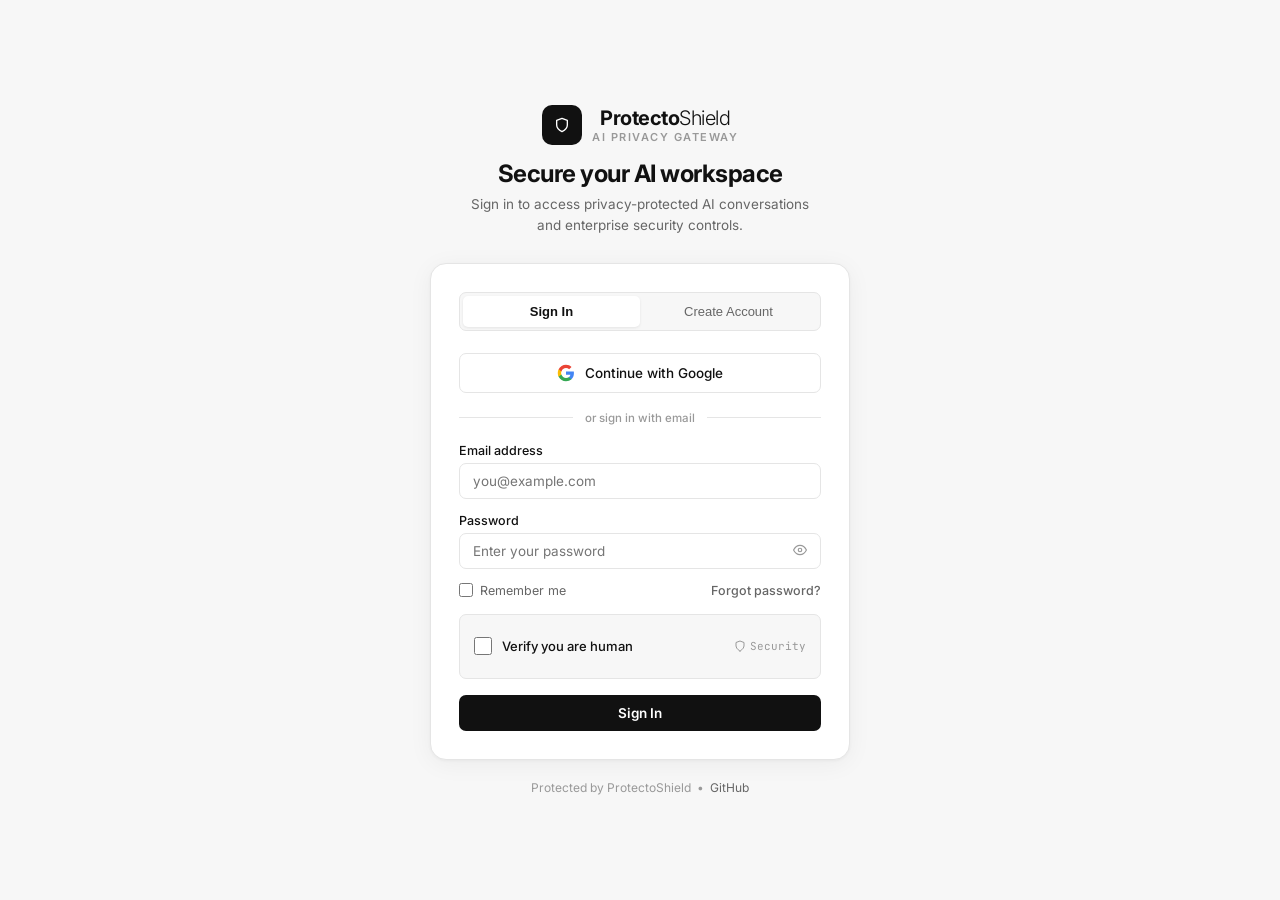
==== commit ab66bd24: "fix(frontend): replace garbled emojis with monochrome svg icons and fix chat and scanner layouts" ====
--- a/src/main/resources/static/login.html
+++ b/src/main/resources/static/login.html
@@ -3,7 +3,7 @@
 <head>
     <meta charset="UTF-8">
     <meta name="viewport" content="width=device-width, initial-scale=1.0">
-    <title>Sign In — ProtectoShield</title>
+    <title>Sign In &mdash; ProtectoShield</title>
     <link rel="preconnect" href="https://fonts.googleapis.com">
     <link rel="preconnect" href="https://fonts.gstatic.com" crossorigin>
     <link href="https://fonts.googleapis.com/css2?family=Inter:wght@300;400;500;600;700&family=JetBrains+Mono:wght@400;500&display=swap" rel="stylesheet">
@@ -50,7 +50,7 @@
             flex-direction: column;
         }
 
-        /* ─── Brand Header ─── */
+        /* --- Brand Header --- */
         .brand-header {
             text-align: center;
             margin-bottom: 28px;
@@ -109,7 +109,7 @@
             line-height: 1.5;
         }
 
-        /* ─── Card ─── */
+        /* --- Card --- */
         .auth-card {
             background: var(--bg);
             border: 1px solid var(--border);
@@ -118,7 +118,7 @@
             box-shadow: 0 1px 3px rgba(0,0,0,0.04), 0 4px 24px rgba(0,0,0,0.05);
         }
 
-        /* ─── Tabs ─── */
+        /* --- Tabs --- */
         .tab-row {
             display: flex;
             gap: 0;
@@ -149,7 +149,7 @@
             font-weight: 600;
         }
 
-        /* ─── Forms ─── */
+        /* --- Forms --- */
         .form-panel { display: none; }
         .form-panel.active { display: block; }
 
@@ -236,7 +236,7 @@
 
         .forgot-link:hover { color: var(--text); text-decoration: underline; }
 
-        /* ─── Buttons ─── */
+        /* --- Buttons --- */
         .btn-primary {
             width: 100%;
             padding: 10px 16px;
@@ -286,7 +286,7 @@
             flex-shrink: 0;
         }
 
-        /* ─── Divider ─── */
+        /* --- Divider --- */
         .divider {
             display: flex;
             align-items: center;
@@ -307,7 +307,7 @@
             white-space: nowrap;
         }
 
-        /* ─── CAPTCHA Container ─── */
+        /* --- CAPTCHA Container --- */
         .captcha-box-container {
             margin-bottom: 16px;
             display: flex;
@@ -352,7 +352,7 @@
             gap: 4px;
         }
 
-        /* ─── Alerts ─── */
+        /* --- Alerts --- */
         .alert {
             padding: 10px 13px;
             border-radius: var(--radius-sm);
@@ -396,7 +396,7 @@
         .auth-footer a { color: var(--text-secondary); text-decoration: none; }
         .auth-footer a:hover { text-decoration: underline; }
 
-        /* ─── Google Setup Modal ─── */
+        /* --- Google Setup Modal --- */
         .modal-backdrop {
             position: fixed;
             inset: 0;
@@ -538,7 +538,9 @@
     <!-- Brand Header -->
     <div class="brand-header">
         <div class="brand-logo">
-            <div class="brand-logo-icon">🛡️</div>
+            <div class="brand-logo-icon">
+                <svg viewBox="0 0 24 24" style="width:16px;height:16px;stroke:#FFFFFF;fill:none;stroke-width:2;stroke-linecap:round;stroke-linejoin:round;"><path d="M12 22s8-4 8-10V5l-8-3-8 3v7c0 6 8 10 8 10z"/></svg>
+            </div>
             <div>
                 <div class="brand-logo-text">Protecto<span>Shield</span></div>
                 <div class="brand-tagline">AI Privacy Gateway</div>
@@ -559,15 +561,15 @@
 
         <!-- Error / Success Alert -->
         <div class="alert alert-error" id="alertError" role="alert">
-            <span>⚠️</span>
+            <svg viewBox="0 0 24 24" style="width:14px;height:14px;stroke:currentColor;fill:none;stroke-width:2;stroke-linecap:round;stroke-linejoin:round;flex-shrink:0;"><path d="M10.29 3.86L1.82 18a2 2 0 0 0 1.71 3h16.94a2 2 0 0 0 1.71-3L13.71 3.86a2 2 0 0 0-3.42 0z"/><line x1="12" y1="9" x2="12" y2="13"/><line x1="12" y1="17" x2="12.01" y2="17"/></svg>
             <span id="alertErrorText">Invalid credentials.</span>
         </div>
         <div class="alert alert-success" id="alertSuccess" role="alert">
-            <span>✓</span>
+            <svg viewBox="0 0 24 24" style="width:14px;height:14px;stroke:currentColor;fill:none;stroke-width:2.5;stroke-linecap:round;stroke-linejoin:round;flex-shrink:0;"><polyline points="20 6 9 17 4 12"/></svg>
             <span id="alertSuccessText">Success!</span>
         </div>
 
-        <!-- ─── SIGN IN PANEL ─── -->
+        <!-- --- SIGN IN PANEL --- -->
         <div class="form-panel active" id="panelSignIn">
 
             <!-- Google OAuth Button -->
@@ -601,7 +603,7 @@
                         <input type="password" class="form-input has-toggle" id="siPassword"
                                placeholder="Enter your password" autocomplete="current-password" required>
                         <button type="button" class="input-toggle-btn" onclick="togglePassword('siPassword', this)"
-                                aria-label="Toggle password visibility">👁</button>
+                                aria-label="Toggle password visibility"><svg viewBox="0 0 24 24" style="width:14px;height:14px;stroke:currentColor;fill:none;stroke-width:2;stroke-linecap:round;stroke-linejoin:round;"><path d="M1 12s4-8 11-8 11 8 11 8-4 8-11 8-11-8-11-8z"/><circle cx="12" cy="12" r="3"/></svg></button>
                     </div>
                 </div>
 
@@ -620,7 +622,7 @@
                             <input type="checkbox" id="chkFallbackSignIn" onchange="onFallbackCheck('signIn', this)">
                             <span>Verify you are human</span>
                         </label>
-                        <div class="fallback-badge">🛡️ Security</div>
+                        <div class="fallback-badge"><svg viewBox="0 0 24 24" style="width:12px;height:12px;stroke:currentColor;fill:none;stroke-width:2;stroke-linecap:round;stroke-linejoin:round;vertical-align:-1px;"><path d="M12 22s8-4 8-10V5l-8-3-8 3v7c0 6 8 10 8 10z"/></svg> Security</div>
                     </div>
                 </div>
 
@@ -631,7 +633,7 @@
             </form>
         </div>
 
-        <!-- ─── REGISTER PANEL ─── -->
+        <!-- --- REGISTER PANEL --- -->
         <div class="form-panel" id="panelRegister">
 
             <form id="formRegister" onsubmit="handleRegister(event)" novalidate>
@@ -653,7 +655,7 @@
                         <input type="password" class="form-input has-toggle" id="regPassword"
                                placeholder="At least 8 characters" autocomplete="new-password" required>
                         <button type="button" class="input-toggle-btn" onclick="togglePassword('regPassword', this)"
-                                aria-label="Toggle password visibility">👁</button>
+                                aria-label="Toggle password visibility"><svg viewBox="0 0 24 24" style="width:14px;height:14px;stroke:currentColor;fill:none;stroke-width:2;stroke-linecap:round;stroke-linejoin:round;"><path d="M1 12s4-8 11-8 11 8 11 8-4 8-11 8-11-8-11-8z"/><circle cx="12" cy="12" r="3"/></svg></button>
                     </div>
                 </div>
 
@@ -663,7 +665,7 @@
                         <input type="password" class="form-input has-toggle" id="regConfirmPassword"
                                placeholder="Repeat your password" autocomplete="new-password" required>
                         <button type="button" class="input-toggle-btn" onclick="togglePassword('regConfirmPassword', this)"
-                                aria-label="Toggle password visibility">👁</button>
+                                aria-label="Toggle password visibility"><svg viewBox="0 0 24 24" style="width:14px;height:14px;stroke:currentColor;fill:none;stroke-width:2;stroke-linecap:round;stroke-linejoin:round;"><path d="M1 12s4-8 11-8 11 8 11 8-4 8-11 8-11-8-11-8z"/><circle cx="12" cy="12" r="3"/></svg></button>
                     </div>
                 </div>
 
@@ -674,7 +676,7 @@
                             <input type="checkbox" id="chkFallbackRegister" onchange="onFallbackCheck('register', this)">
                             <span>Verify you are human</span>
                         </label>
-                        <div class="fallback-badge">🛡️ Security</div>
+                        <div class="fallback-badge"><svg viewBox="0 0 24 24" style="width:12px;height:12px;stroke:currentColor;fill:none;stroke-width:2;stroke-linecap:round;stroke-linejoin:round;vertical-align:-1px;"><path d="M12 22s8-4 8-10V5l-8-3-8 3v7c0 6 8 10 8 10z"/></svg> Security</div>
                     </div>
                 </div>
 
@@ -687,20 +689,20 @@
     </div>
 
     <div class="auth-footer">
-        Protected by ProtectoShield &nbsp;·&nbsp;
+        Protected by ProtectoShield &nbsp;&bull;&nbsp;
         <a href="https://github.com/privacy-shield-team/Privacy_and_saftey_gateway_for_Ai" target="_blank" rel="noopener">GitHub</a>
     </div>
 </div>
 
-<!-- ─── Google OAuth Configuration Modal ─── -->
+<!-- --- Google OAuth Configuration Modal --- -->
 <div class="modal-backdrop" id="googleSetupModal">
     <div class="modal-card">
         <div class="modal-header">
             <div class="modal-title">
-                <span>🔐</span>
+                <svg viewBox="0 0 24 24" style="width:16px;height:16px;stroke:currentColor;fill:none;stroke-width:2;stroke-linecap:round;stroke-linejoin:round;vertical-align:-2px;"><path d="M21 2l-2 2m-1.5 1.5L16 7l-2-2-1.5 1.5 2 2L13 10l-1.5-1.5-2 2 1.5 1.5L9.5 13.5A6.5 6.5 0 1 1 3 7a6.5 6.5 0 0 1 10.5 4.5l6-6z"/></svg>
                 <span>Connect Google Authentication</span>
             </div>
-            <button class="modal-close-btn" onclick="closeGoogleModal()">×</button>
+            <button class="modal-close-btn" onclick="closeGoogleModal()">&times;</button>
         </div>
         <div class="modal-body">
             <p>To enable genuine Google OAuth sign-in on this ProtectoShield instance:</p>
@@ -743,7 +745,7 @@
 </div>
 
 <script>
-// ─── State ───────────────────────────────────────────────────────────────
+// --- State ---------------------------------------------------------------
 let authConfig = {
     captchaConfigured: true,
     captchaSiteKey: '1x00000000000000000000AA',
@@ -755,7 +757,7 @@
 let turnstileRenderedSignIn = false;
 let turnstileRenderedRegister = false;
 
-// ─── Boot ─────────────────────────────────────────────────────────────────
+// --- Boot -----------------------------------------------------------------
 window.addEventListener('DOMContentLoaded', async () => {
     // Check if already authenticated
     try {
@@ -797,7 +799,7 @@
     initTurnstile();
 });
 
-// ─── Turnstile CAPTCHA Integration ─────────────────────────────────────────
+// --- Turnstile CAPTCHA Integration -----------------------------------------
 function initTurnstile() {
     let attempts = 0;
     const interval = setInterval(() => {
@@ -807,7 +809,7 @@
             renderTurnstileWidget('signIn');
         } else if (attempts > 20) {
             clearInterval(interval);
-            // Cloudflare script blocked or unavailable — fallback checkbox is already visible
+            // Cloudflare script blocked or unavailable ... fallback checkbox is already visible
             console.log('Turnstile loaded fallback mode');
         }
     }, 150);
@@ -868,7 +870,7 @@
                 <input type="checkbox" onchange="onFallbackCheck('${form}', this)">
                 <span>Verify you are human</span>
             </label>
-            <div class="fallback-badge">🛡️ Security Check</div>
+            <div class="fallback-badge"><svg viewBox="0 0 24 24" style="width:12px;height:12px;stroke:currentColor;fill:none;stroke-width:2;stroke-linecap:round;stroke-linejoin:round;vertical-align:-1px;"><path d="M12 22s8-4 8-10V5l-8-3-8 3v7c0 6 8 10 8 10z"/></svg> Security Check</div>
         </div>
     `;
 }
@@ -883,7 +885,7 @@
     }
 }
 
-// ─── Tabs ──────────────────────────────────────────────────────────────────
+// --- Tabs ------------------------------------------------------------------
 function switchTab(tab) {
     hideAlert();
     document.getElementById('panelSignIn').classList.toggle('active', tab === 'signin');
@@ -902,19 +904,18 @@
     }
 }
 
-// ─── Password Toggle ───────────────────────────────────────────────────────
+// --- Password Toggle -------------------------------------------------------
 function togglePassword(inputId, btn) {
     const input = document.getElementById(inputId);
-    if (input.type === 'password') {
-        input.type = 'text';
-        btn.textContent = '🙈';
-    } else {
-        input.type = 'password';
-        btn.textContent = '👁';
-    }
-}
-
-// ─── Sign In ───────────────────────────────────────────────────────────────
+    if (!input) return;
+    const isPw = input.type === 'password';
+    input.type = isPw ? 'text' : 'password';
+    btn.innerHTML = isPw
+        ? '<svg viewBox="0 0 24 24" style="width:14px;height:14px;stroke:currentColor;fill:none;stroke-width:2;stroke-linecap:round;stroke-linejoin:round;"><path d="M17.94 17.94A10.07 10.07 0 0 1 12 20c-7 0-11-8-11-8a18.45 18.45 0 0 1 5.06-5.94M9.9 4.24A9.12 9.12 0 0 1 12 4c7 0 11 8 11 8a18.5 18.5 0 0 1-2.16 3.19m-6.72-1.07a3 3 0 1 1-4.24-4.24"/><line x1="1" y1="1" x2="23" y2="23"/></svg>'
+        : '<svg viewBox="0 0 24 24" style="width:14px;height:14px;stroke:currentColor;fill:none;stroke-width:2;stroke-linecap:round;stroke-linejoin:round;"><path d="M1 12s4-8 11-8 11 8 11 8-4 8-11 8-11-8-11-8z"/><circle cx="12" cy="12" r="3"/></svg>';
+}
+
+// --- Sign In ---------------------------------------------------------------
 async function handleSignIn(e) {
     e.preventDefault();
     hideAlert();
@@ -950,7 +951,7 @@
         const data = await res.json();
 
         if (res.ok) {
-            showAlert('success', `Welcome back${data.name ? ', ' + data.name : ''}! Redirecting…`);
+            showAlert('success', `Welcome back${data.name ? ', ' + data.name : ''}! Redirecting...`);
             setTimeout(() => { window.location.href = '/'; }, 800);
         } else {
             showAlert('error', data.error || 'Invalid credentials. Please try again.');
@@ -962,7 +963,7 @@
     setLoading('signIn', false);
 }
 
-// ─── Register ──────────────────────────────────────────────────────────────
+// --- Register --------------------------------------------------------------
 async function handleRegister(e) {
     e.preventDefault();
     hideAlert();
@@ -1010,7 +1011,7 @@
         const data = await res.json();
 
         if (res.ok) {
-            showAlert('success', 'Account created! Redirecting to your dashboard…');
+            showAlert('success', 'Account created! Redirecting to your dashboard...');
             setTimeout(() => { window.location.href = '/'; }, 1000);
         } else {
             showAlert('error', data.error || 'Registration failed. Please try again.');
@@ -1022,23 +1023,23 @@
     setLoading('register', false);
 }
 
-// ─── Google OAuth Flow ─────────────────────────────────────────────────────
+// --- Google OAuth Flow -----------------------------------------------------
 async function handleGoogleButtonClick() {
     hideAlert();
 
     document.getElementById('googleSpinner').style.display = 'block';
-    document.getElementById('btnGoogleText').textContent = 'Connecting…';
+    document.getElementById('btnGoogleText').textContent = 'Connecting...';
 
     try {
         const res = await fetch('/auth/oauth2/google');
         const data = await res.json();
 
         if (res.ok && data.configured && data.redirectUrl) {
-            // Already configured — redirect to Google!
+            // Already configured ... redirect to Google!
             window.location.href = data.redirectUrl;
             return;
         } else {
-            // Not configured — open setup modal
+            // Not configured ... open setup modal
             openGoogleModal(data.redirectUri || authConfig.googleRedirectUri);
         }
     } catch (err) {
@@ -1107,13 +1108,13 @@
     }
 }
 
-// ─── Forgot Password ───────────────────────────────────────────────────────
+// --- Forgot Password -------------------------------------------------------
 function showForgotPassword(e) {
     e.preventDefault();
     showAlert('warning', 'Password reset: Please contact your administrator or create a new account.');
 }
 
-// ─── Helpers ───────────────────────────────────────────────────────────────
+// --- Helpers ---------------------------------------------------------------
 function showAlert(type, msg) {
     hideAlert();
     if (type === 'error') {
@@ -1142,14 +1143,14 @@
         const text = document.getElementById('btnSignInText');
         btn.disabled = loading;
         spinner.style.display = loading ? 'block' : 'none';
-        text.textContent = loading ? 'Signing in…' : 'Sign In';
+        text.textContent = loading ? 'Signing in...' : 'Sign In';
     } else {
         const btn = document.getElementById('btnRegister');
         const spinner = document.getElementById('registerSpinner');
         const text = document.getElementById('btnRegisterText');
         btn.disabled = loading;
         spinner.style.display = loading ? 'block' : 'none';
-        text.textContent = loading ? 'Creating account…' : 'Create Account';
+        text.textContent = loading ? 'Creating account...' : 'Create Account';
     }
 }
 </script>
